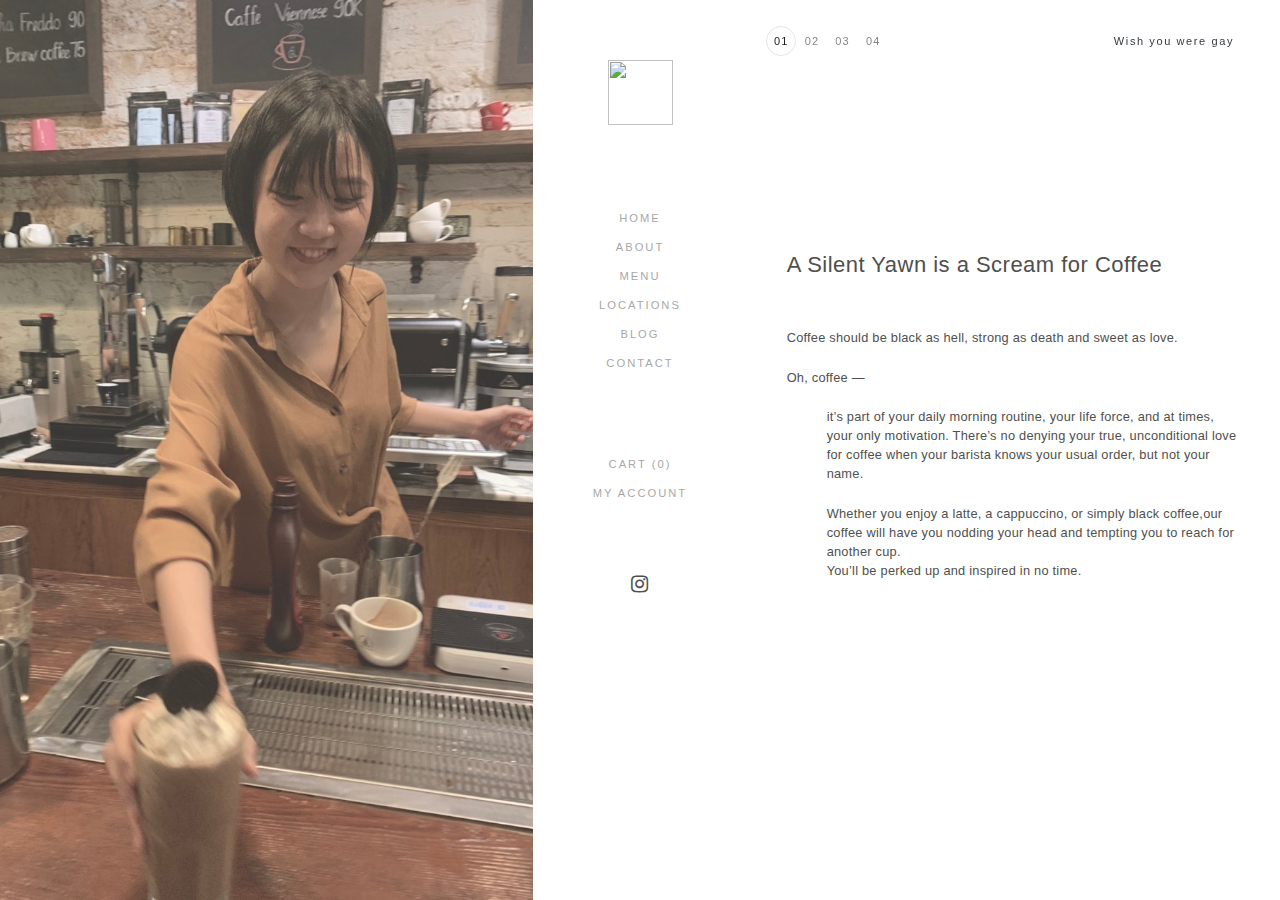
==== about.html @ a1433517 "Add files via upload" ====
<!DOCTYPE html>
<html lang="en">
<head>
    <meta charset="UTF-8">
    <meta name="viewport" content="width=device-width, initial-scale=1.0">
    <link rel="icon" href="http://bichou.de/wp-content/uploads/2018/01/Logo-Bichou-Bistro-Cafe-Berlin-1.png" alt="">
    <title>BiChou Coffee</title>
    <title>Document</title>
    <link rel="stylesheet" href="https://stackpath.bootstrapcdn.com/bootstrap/4.4.1/css/bootstrap.min.css" integrity="sha384-Vkoo8x4CGsO3+Hhxv8T/Q5PaXtkKtu6ug5TOeNV6gBiFeWPGFN9MuhOf23Q9Ifjh" crossorigin="anonymous">
    <script src="https://code.jquery.com/jquery-3.4.1.slim.min.js" integrity="sha384-J6qa4849blE2+poT4WnyKhv5vZF5SrPo0iEjwBvKU7imGFAV0wwj1yYfoRSJoZ+n" crossorigin="anonymous"></script>
    <script src="https://cdn.jsdelivr.net/npm/popper.js@1.16.0/dist/umd/popper.min.js" integrity="sha384-Q6E9RHvbIyZFJoft+2mJbHaEWldlvI9IOYy5n3zV9zzTtmI3UksdQRVvoxMfooAo" crossorigin="anonymous"></script>
    <script src="https://stackpath.bootstrapcdn.com/bootstrap/4.4.1/js/bootstrap.min.js" integrity="sha384-wfSDF2E50Y2D1uUdj0O3uMBJnjuUD4Ih7YwaYd1iqfktj0Uod8GCExl3Og8ifwB6" crossorigin="anonymous"></script>
    <link rel="stylesheet" href="https://cdnjs.cloudflare.com/ajax/libs/font-awesome/4.7.0/css/font-awesome.min.css">
    <link rel="stylesheet" href="index.css">
</head>

<body class="h-100">

    <div class="page">
        <!-- desktop -->
        <!-- <div class="home-vid d-none d-lg-block">
            <video class="video-background" autoplay loop muted playsinline>
                <source src="video3.mp4" type= "video/mp4">
            </video>
        </div> -->

        <!-- mobile -->
        <!-- <div class="home-vid d-block d-lg-none">
            <video class="video-background" autoplay loop muted playsinline>
                <source src="video5fix.mp4" type="video/mp4">
            </video>
        </div> -->
        <div class="logo">
            <a href="index.html">
            <img src="http://bichou.de/wp-content/uploads/2018/01/Logo-Bichou-Bistro-Cafe-Berlin-1.png" width="65" height="65" alt="">
            </a>
        </div>   
        
        <nav class="navbar navbar-expand-lg navbar-light "> <!-- d-none d-sm-none d-lg-block -->
            <div class="navbar-circle d-none d-lg-block" style="left:30px"></div>
            <button class="navbar-toggler" type="button" data-toggle="collapse" data-target="#navbarNav" aria-controls="navbarNav" aria-expanded="false" aria-label="Toggle navigation">
              <span class="navbar-toggler-icon"></span>
            </button>
            <div class="collapse navbar-collapse" id="navbarNav">
              <ul class="navbar-nav">
                <li class="nav-item active">
                  <a class="nav-link" href="#">01 <span class="sr-only">(current)</span></a>
                </li>
                <li class="nav-item">
                  <a class="nav-link" href="about2.html">02</a>
                </li>
                <li class="nav-item">
                  <a class="nav-link" href="about3.html">03</a>
                </li>
                <li class="nav-item">
                  <a class="nav-link" href="about4.html">04</a>
                </li>
              </ul>
            </div>
            <a class="navbar-brand text-dark" href="#">Wish you were gay</a>
          </nav>
        </div>

    </div>

    <div class="container-fluid container-index h-100 px-0">
        <div class="row h-100 no-gutters">

            <div class="col-5 h-100">
                <div class="page-left d-none d-lg-block">
                    <div class="page-left-media page-left-img" style="background-image: url('Standingbanner.jpg')">
                        
                    </div>
                </div>
            </div>

            <div class="col-2 col-menu">
                <div class="menu-items">
                    <div class="navmenu">
                        <a class="nav-link-menu" href="index.html">HOME</a><br>
                        <a class="nav-link-menu" href="about.html">ABOUT</a><br>
                        <a class="nav-link-menu" href="menu.html">MENU</a><br>
                        <a class="nav-link-menu" href="location.html">LOCATIONS</a><br>
                        <a class="nav-link-menu" href="blog.html">BLOG</a><br>
                        <a href="" class="btn1 mb-4 nav-link-menu" data-toggle="modal" data-target="#modalContactForm">CONTACT</a><br>
                  
                        <!-- CONTACT FORM -->
                            <div class="modal fade" id="modalContactForm" tabindex="-1" role="dialog" aria-labelledby="myModalLabel"
                            aria-hidden="true">
                            <div class="modal-dialog" role="document">
                            <div class="modal-content">
                                <div class="modal-header text-center">
                                <h4 class="modal-title w-100 font-weight-bold">Write to us</h4>
                                <button type="button" class="close" data-dismiss="modal" aria-label="Close">
                                    <span aria-hidden="true">&times;</span>
                                </button>
                                </div>
                                <div class="modal-body mx-3">
                                <div class="md-form mb-5">
                                    <i class="fa fa-user prefix grey-text"></i>
                                    <input type="text" id="form34" class="form-control validate">
                                    <label data-error="wrong" data-success="right" for="form34">Your name</label>
                                </div>

                                <div class="md-form mb-5">
                                    <i class="fa fa-envelope prefix grey-text"></i>
                                    <input type="email" id="form29" class="form-control validate">
                                    <label data-error="wrong" data-success="right" for="form29">Your email</label>
                                </div>

                                <div class="md-form mb-5">
                                    <i class="fa fa-tag prefix grey-text"></i>
                                    <input type="text" id="form32" class="form-control validate">
                                    <label data-error="wrong" data-success="right" for="form32">Subject</label>
                                </div>

                                <div class="md-form">
                                    <i class="fa fa-pencil prefix grey-text"></i>
                                    <textarea type="text" id="form8" class="md-textarea form-control" rows="4"></textarea>
                                    <label data-error="wrong" data-success="right" for="form8">Your message</label>
                                </div>

                                </div>
                                <div class="modal-footer d-flex justify-content-center">
                                <button class="btn btn-unique">Send <i class="fa fa-paper-plane-o ml-1"></i></button>
                                </div>
                            </div>
                            </div>
                            </div>
                            <!-- CONTACT FORM -->
                    </div>
                </div>

                <div class="nav-shop">
                    <a class="nav-link-menu" href="cart.html">Cart (<span class="cart-count">0</span>)</span></a><br>
                    <a class="nav-link-menu" data-test="0" href="account.html">My account</span></a>                 
                </div>

                <div class="bottom">
                    <a class="fa fa-instagram" href="https://www.instagram.com/d.sharpener/" target="_blank">
                      </a>

                </div>

            </div>
        
            <div class="col-5  h-100">
                <div class="page-right">
                    <section class="page-section">
                        <h1 class="section-title">A Silent Yawn is a Scream for Coffee</h1>
                        <div class="section-content">
                            <p>Coffee should be black as hell, strong as death and sweet as love.</p>
                            <p>Oh, coffee — </p> 
                            <p style="padding-left:40px">it’s part of your daily morning routine, your life force, and at times, your only motivation. There’s no denying your true, unconditional love for coffee when your barista knows your usual order, but not your name. </p> 
                            <p style="padding-left:40px">Whether you enjoy a latte, a cappuccino, or simply black coffee,our coffee will have you nodding your head and tempting you to reach for another cup.<br>
                            You’ll be perked up and inspired in no time.</p>
                        </div>
                    </section>

                    </div>
                </div>
            </div>
        </div>


    </div>
</body>
</html>
---- index.css ----
body, html {
  -webkit-font-smoothing: antialiased;
  background-color: #fff;
  font-size: 14px;
  font-family: 'gill-sans-nova', 'source-han-sans-simplified-c', sans-serif;
  font-weight: 300;
  line-height: 1.4;
  letter-spacing: .015rem;
  color: #4F4F4D;
  position: relative;
  width: 100%;
  height:100%;
  overflow-x: hidden;
  
  }
  @media only screen and (min-width: 768px) {
    body, html {
      font-size: 12px;
      line-height: 1.2; } }
  @media only screen and (min-width: 992px) {
    body, html {
      font-size: 13px; } }
  @media only screen and (min-width: 1200px) {
    body, html {
      font-size: 100%;
      line-height: 1.5; } }
      

.page{
  position: relative;
}

.logo{
  display:block;
  margin: 60px auto;
  text-align:center;
  width: 100%;
  /* height: 100%; this could make the col-menu's height shorter than the page */
  position: absolute;
  z-index: 99;
}
  @media only screen and (max-width: 768px) {
    .logo{
      margin: 10px auto;
      text-align:right; } }

.col-menu{
  text-align: center;
  background-color: white;
  height:100%;
}

@media only screen and (max-width: 992px) {
  .col-menu {
    display: none; } }

.home-vid{
  position: absolute;
  left: 50%;
  top:50%;
  transform: translate(-50%, -50%);
  position:fixed;
  height: 100vh;
  width:100vw;
}

.video-background{
  position: absolute;
  width: 100%;
  min-height: 100vh;
  object-fit: cover;
}

.container-fluid{
  width: 100%;
  min-height:100vh;
}

.container-index{
  /* background-color:#E4E4E3; */
  min-height:100vh;
}

.navmenu {
  display: block;
  text-align: center; 
  margin-top:200px;
}

.nav-link-menu{
  margin-top: 10px;
  display: inline-block;
  text-align: center;
  font-size: 0.7rem;
  font-family: 'din-2014', 'source-han-sans-simplified-c', sans-serif;
  font-weight: 400;
  text-decoration: none;
  color: #4F4F4D;
  letter-spacing: .125rem;
  text-transform: uppercase;
  opacity: 0.5;
  filter: alpha(opacity=50);
  background-color: transparent;
}

.nav-link-menu:hover {
  opacity: 1.0;
  filter: alpha(opacity=100);
  text-decoration: none;
  color:  #4F4F4D;
}


.nav-shop {
  margin-top: 60px; }
  @media only screen and (min-width: 992px) {
    .nav-shop {
      margin-top: 50px; } }
  @media only screen and (min-width: 1200px) and (max-height: 700px) {
    .nav-shop {
      margin-top: 60px; } }

.bottom{
  margin: 10px 0;
}

.fa.fa-instagram {
  padding: 60px;
  font-size: 20px;
  text-align: center;
  text-decoration: none;
  color: #4f4f4d;
}

.fa:hover {
  opacity: 0.7;
  color: #4f4f4d;
}

.page-left, .page-right{
  position:relative;
  overflow:hidden;
}
  .page-left-img{
    background-color: #F1F1F1;
    background-position:center; /*hallelujah */
    background-size: cover; /*hallelujah m too smart*/
    margin: auto;
    width: 100%;
    height: 100vh;
    position: relative;
    object-fit: cover;
    top:0;
    left:0;
    z-index: 2; }
    

.navbar{
  position: fixed;
  width: 42.5vw;
  top: 0;
  left: 57.5vw;
  padding: 25px 30px;
  z-index: 98; }
  @media only screen and (min-width: 1200px) {
    .page-nav {
      padding: 35px 40px; } }

.navbar-circle{
  width:30px;
  height:30px;
  border:solid 1px #E4E4E3;
  border-radius: 50%;
  position: absolute;
  top:26px;
  left:30px;
  pointer-events: none;
  -webkit-transition: all 0.35s linear;
    -moz-transition: all 0.35s linear;
    -ms-transition: all 0.35s linear;
    -o-transition: all 0.35s linear;
    transition: all 0.35s linear; 
  }

  .navbar-brand{
    color: #4F4F4D;
    font-size: 0.6875rem;
    font-family: 'din-2014', 'source-han-sans-simplified-c', sans-serif;
    font-weight: 400;
    letter-spacing: .1rem;
  }

  .navbar-nav {
    font-size: 0.6875rem;
    font-family: 'din-2014', 'source-han-sans-simplified-c', sans-serif;
    font-weight: 400;
    letter-spacing: .1rem;
    text-transform: uppercase;
    vertical-align: middle;
    letter-spacing: 0.075rem;
    -webkit-transition: all 0.3s ease;
    -moz-transition: all 0.3s ease;
    -ms-transition: all 0.3s ease;
    -o-transition: all 0.3s ease;
    transition: all 0.3s ease; }

.page-section {
  padding: 0 15px 60px;
  min-height: 90vh;}
  @media only screen and (min-width: 768px) {
    .page-section {
      padding: 0 30px 90px;
      min-height: 100vh; } }
  @media only screen and (min-width: 992px) {
    .page-section {
      padding: 28vh 30px 18vh;
      min-height: 75vh; } }
  @media only screen and (min-width: 1200px) {
    .page-section {
      padding: 18vh 36px 18vh; } }

.section-title {
  font-size: 1.375rem;
  font-family: 'din-2014', 'source-han-sans-simplified-c', sans-serif;
  font-weight: 300;
  letter-spacing: .03rem;
  margin-bottom: 25px; }
  @media only screen and (min-width: 768px) {
    .section-title {
      margin-bottom: 50px; } }

.section-content{
  margin-bottom:10px;
  font-size: 0.8rem;
}
@media only screen and (min-width: 768px) {
  .section-content p {
    margin-bottom: 20px; } }
  .section-content p:last-child {
    margin-bottom: 0; }
  
.breadcrumb{
  padding:0;
  margin:0;
  background-color:rgba(255, 255, 255, 0);
  border-radius:0;
  position:fixed;
  top:0;
  left:0;
  z-index:98;
  mix-blend-mode: exclusion;
  padding: 15px 15px 30px;
  width:100%;
}
@media only screen and (min-width: 768px) {
  .breadcrumb {
    padding: 25px 30px; } }
@media only screen and (min-width: 1200px) {
  .breadcrumb {
    width: 42.5vw;
    padding: 35px 40px; } }
/* .breadcrumb .breadcrumb-item:nth-child(2)::before {
  content: "";
}
.breadcrumb .breadcrumb-item:nth-child(3)::before {
  content: "";
} */

.breadcrumb-item.breadcrumb-item::before{
  content: "";
}

.breadcrumb-item a{
  color:#808383;
}

.js-btn {
  cursor: none !important; }

.breadcrumb-item {
  font-size: 0.75rem;
  font-family: 'din-2014', 'source-han-sans-simplified-c', sans-serif;
  font-weight: 400;
  letter-spacing: .1rem;
  text-transform: uppercase;
  display: flex; 
}

.page-section {
  padding: 0 15px 60px;
  min-height: 90vh; }
  @media only screen and (min-width: 768px) {
    .page-section {
      padding: 0 30px 90px;
      min-height: 100vh; } }
  @media only screen and (min-width: 992px) {
    .page-section {
      padding: 28vh 30px 18vh;
      min-height: 75vh; } }
  @media only screen and (min-width: 1200px) {
    .page-section {
      padding: 28vh 40px 18vh; } }

.left-col, .right-col {
  width: 100%;
  padding: 0;
  position: relative; }
  @media only screen and (min-width: 992px) {
    .left-col, .right-col {
      width: 42vw;
      padding: 0 30px; } }
  @media only screen and (min-width: 1200px) {
    .left-col, .right-col {
      padding: 0 40px;
      width: 42.5vw; } }

.left-col {
  overflow: hidden; }

@media only screen and (min-width: 992px) {
  .right-col {
    margin-left: 60vw; } }

@media only screen and (min-width: 1200px) {
  .right-col {
    margin-left: 65vw; } }

  .card{
    border:none;
  }
  .card-img-top{
    border:none;
  }
  .card-body p{
    font-size:0.875em;
  }

  .btn{
    outline: none !important;
    border: none !important;
    box-shadow: none !important;
    border-radius: 100px;
    background-color: #F1F1F1;
    color: #4F4F4D;
    padding: 7px 22px 10px;
    position: relative;
    overflow: hidden !important;
  }

  .container {
  max-width: 960px;
}
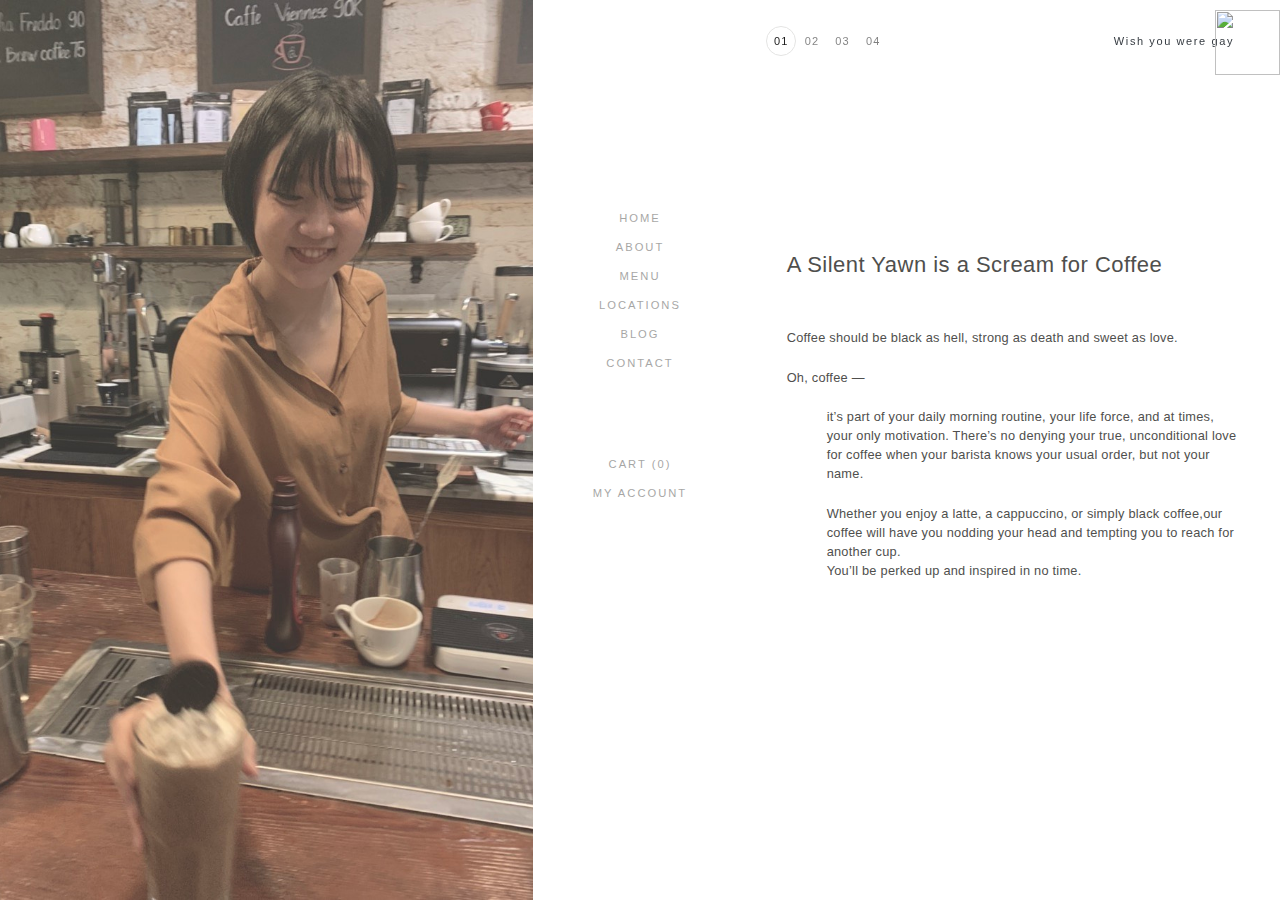
==== commit 939d5b0b: "Update README.md with sensibles settings & extensions" ====
--- a/about.html
+++ b/about.html
@@ -1,15 +1,23 @@
 <!DOCTYPE html>
 <html lang="en">
+
 <head>
     <meta charset="UTF-8">
     <meta name="viewport" content="width=device-width, initial-scale=1.0">
     <link rel="icon" href="http://bichou.de/wp-content/uploads/2018/01/Logo-Bichou-Bistro-Cafe-Berlin-1.png" alt="">
     <title>BiChou Coffee</title>
     <title>Document</title>
-    <link rel="stylesheet" href="https://stackpath.bootstrapcdn.com/bootstrap/4.4.1/css/bootstrap.min.css" integrity="sha384-Vkoo8x4CGsO3+Hhxv8T/Q5PaXtkKtu6ug5TOeNV6gBiFeWPGFN9MuhOf23Q9Ifjh" crossorigin="anonymous">
-    <script src="https://code.jquery.com/jquery-3.4.1.slim.min.js" integrity="sha384-J6qa4849blE2+poT4WnyKhv5vZF5SrPo0iEjwBvKU7imGFAV0wwj1yYfoRSJoZ+n" crossorigin="anonymous"></script>
-    <script src="https://cdn.jsdelivr.net/npm/popper.js@1.16.0/dist/umd/popper.min.js" integrity="sha384-Q6E9RHvbIyZFJoft+2mJbHaEWldlvI9IOYy5n3zV9zzTtmI3UksdQRVvoxMfooAo" crossorigin="anonymous"></script>
-    <script src="https://stackpath.bootstrapcdn.com/bootstrap/4.4.1/js/bootstrap.min.js" integrity="sha384-wfSDF2E50Y2D1uUdj0O3uMBJnjuUD4Ih7YwaYd1iqfktj0Uod8GCExl3Og8ifwB6" crossorigin="anonymous"></script>
+    <link rel="stylesheet" href="https://stackpath.bootstrapcdn.com/bootstrap/4.4.1/css/bootstrap.min.css"
+        integrity="sha384-Vkoo8x4CGsO3+Hhxv8T/Q5PaXtkKtu6ug5TOeNV6gBiFeWPGFN9MuhOf23Q9Ifjh" crossorigin="anonymous">
+    <script src="https://code.jquery.com/jquery-3.4.1.slim.min.js"
+        integrity="sha384-J6qa4849blE2+poT4WnyKhv5vZF5SrPo0iEjwBvKU7imGFAV0wwj1yYfoRSJoZ+n" crossorigin="anonymous">
+    </script>
+    <script src="https://cdn.jsdelivr.net/npm/popper.js@1.16.0/dist/umd/popper.min.js"
+        integrity="sha384-Q6E9RHvbIyZFJoft+2mJbHaEWldlvI9IOYy5n3zV9zzTtmI3UksdQRVvoxMfooAo" crossorigin="anonymous">
+    </script>
+    <script src="https://stackpath.bootstrapcdn.com/bootstrap/4.4.1/js/bootstrap.min.js"
+        integrity="sha384-wfSDF2E50Y2D1uUdj0O3uMBJnjuUD4Ih7YwaYd1iqfktj0Uod8GCExl3Og8ifwB6" crossorigin="anonymous">
+    </script>
     <link rel="stylesheet" href="https://cdnjs.cloudflare.com/ajax/libs/font-awesome/4.7.0/css/font-awesome.min.css">
     <link rel="stylesheet" href="index.css">
 </head>
@@ -20,46 +28,49 @@
         <!-- desktop -->
         <!-- <div class="home-vid d-none d-lg-block">
             <video class="video-background" autoplay loop muted playsinline>
-                <source src="video3.mp4" type= "video/mp4">
+                <source src="assets/video3.mp4" type= "video/mp4">
             </video>
         </div> -->
 
         <!-- mobile -->
         <!-- <div class="home-vid d-block d-lg-none">
             <video class="video-background" autoplay loop muted playsinline>
-                <source src="video5fix.mp4" type="video/mp4">
+                <source src="assets/video5fix.mp4" type="video/mp4">
             </video>
         </div> -->
         <div class="logo">
             <a href="index.html">
-            <img src="http://bichou.de/wp-content/uploads/2018/01/Logo-Bichou-Bistro-Cafe-Berlin-1.png" width="65" height="65" alt="">
+                <img src="http://bichou.de/wp-content/uploads/2018/01/Logo-Bichou-Bistro-Cafe-Berlin-1.png" width="65"
+                    height="65" alt="">
             </a>
-        </div>   
-        
-        <nav class="navbar navbar-expand-lg navbar-light "> <!-- d-none d-sm-none d-lg-block -->
+        </div>
+
+        <nav class="navbar navbar-expand-lg navbar-light ">
+            <!-- d-none d-sm-none d-lg-block -->
             <div class="navbar-circle d-none d-lg-block" style="left:30px"></div>
-            <button class="navbar-toggler" type="button" data-toggle="collapse" data-target="#navbarNav" aria-controls="navbarNav" aria-expanded="false" aria-label="Toggle navigation">
-              <span class="navbar-toggler-icon"></span>
+            <button class="navbar-toggler" type="button" data-toggle="collapse" data-target="#navbarNav"
+                aria-controls="navbarNav" aria-expanded="false" aria-label="Toggle navigation">
+                <span class="navbar-toggler-icon"></span>
             </button>
             <div class="collapse navbar-collapse" id="navbarNav">
-              <ul class="navbar-nav">
-                <li class="nav-item active">
-                  <a class="nav-link" href="#">01 <span class="sr-only">(current)</span></a>
-                </li>
-                <li class="nav-item">
-                  <a class="nav-link" href="about2.html">02</a>
-                </li>
-                <li class="nav-item">
-                  <a class="nav-link" href="about3.html">03</a>
-                </li>
-                <li class="nav-item">
-                  <a class="nav-link" href="about4.html">04</a>
-                </li>
-              </ul>
+                <ul class="navbar-nav">
+                    <li class="nav-item active">
+                        <a class="nav-link" href="#">01 <span class="sr-only">(current)</span></a>
+                    </li>
+                    <li class="nav-item">
+                        <a class="nav-link" href="about2.html">02</a>
+                    </li>
+                    <li class="nav-item">
+                        <a class="nav-link" href="about3.html">03</a>
+                    </li>
+                    <li class="nav-item">
+                        <a class="nav-link" href="about4.html">04</a>
+                    </li>
+                </ul>
             </div>
             <a class="navbar-brand text-dark" href="#">Wish you were gay</a>
-          </nav>
-        </div>
+        </nav>
+    </div>
 
     </div>
 
@@ -69,7 +80,7 @@
             <div class="col-5 h-100">
                 <div class="page-left d-none d-lg-block">
                     <div class="page-left-media page-left-img" style="background-image: url('Standingbanner.jpg')">
-                        
+
                     </div>
                 </div>
             </div>
@@ -82,87 +93,98 @@
                         <a class="nav-link-menu" href="menu.html">MENU</a><br>
                         <a class="nav-link-menu" href="location.html">LOCATIONS</a><br>
                         <a class="nav-link-menu" href="blog.html">BLOG</a><br>
-                        <a href="" class="btn1 mb-4 nav-link-menu" data-toggle="modal" data-target="#modalContactForm">CONTACT</a><br>
-                  
+                        <a href="" class="btn1 mb-4 nav-link-menu" data-toggle="modal"
+                            data-target="#modalContactForm">CONTACT</a><br>
+
                         <!-- CONTACT FORM -->
-                            <div class="modal fade" id="modalContactForm" tabindex="-1" role="dialog" aria-labelledby="myModalLabel"
-                            aria-hidden="true">
+                        <div class="modal fade" id="modalContactForm" tabindex="-1" role="dialog"
+                            aria-labelledby="myModalLabel" aria-hidden="true">
                             <div class="modal-dialog" role="document">
-                            <div class="modal-content">
-                                <div class="modal-header text-center">
-                                <h4 class="modal-title w-100 font-weight-bold">Write to us</h4>
-                                <button type="button" class="close" data-dismiss="modal" aria-label="Close">
-                                    <span aria-hidden="true">&times;</span>
-                                </button>
-                                </div>
-                                <div class="modal-body mx-3">
-                                <div class="md-form mb-5">
-                                    <i class="fa fa-user prefix grey-text"></i>
-                                    <input type="text" id="form34" class="form-control validate">
-                                    <label data-error="wrong" data-success="right" for="form34">Your name</label>
-                                </div>
+                                <div class="modal-content">
+                                    <div class="modal-header text-center">
+                                        <h4 class="modal-title w-100 font-weight-bold">Write to us</h4>
+                                        <button type="button" class="close" data-dismiss="modal" aria-label="Close">
+                                            <span aria-hidden="true">&times;</span>
+                                        </button>
+                                    </div>
+                                    <div class="modal-body mx-3">
+                                        <div class="md-form mb-5">
+                                            <i class="fa fa-user prefix grey-text"></i>
+                                            <input type="text" id="form34" class="form-control validate">
+                                            <label data-error="wrong" data-success="right" for="form34">Your
+                                                name</label>
+                                        </div>
 
-                                <div class="md-form mb-5">
-                                    <i class="fa fa-envelope prefix grey-text"></i>
-                                    <input type="email" id="form29" class="form-control validate">
-                                    <label data-error="wrong" data-success="right" for="form29">Your email</label>
-                                </div>
+                                        <div class="md-form mb-5">
+                                            <i class="fa fa-envelope prefix grey-text"></i>
+                                            <input type="email" id="form29" class="form-control validate">
+                                            <label data-error="wrong" data-success="right" for="form29">Your
+                                                email</label>
+                                        </div>
 
-                                <div class="md-form mb-5">
-                                    <i class="fa fa-tag prefix grey-text"></i>
-                                    <input type="text" id="form32" class="form-control validate">
-                                    <label data-error="wrong" data-success="right" for="form32">Subject</label>
-                                </div>
+                                        <div class="md-form mb-5">
+                                            <i class="fa fa-tag prefix grey-text"></i>
+                                            <input type="text" id="form32" class="form-control validate">
+                                            <label data-error="wrong" data-success="right" for="form32">Subject</label>
+                                        </div>
 
-                                <div class="md-form">
-                                    <i class="fa fa-pencil prefix grey-text"></i>
-                                    <textarea type="text" id="form8" class="md-textarea form-control" rows="4"></textarea>
-                                    <label data-error="wrong" data-success="right" for="form8">Your message</label>
-                                </div>
+                                        <div class="md-form">
+                                            <i class="fa fa-pencil prefix grey-text"></i>
+                                            <textarea type="text" id="form8" class="md-textarea form-control"
+                                                rows="4"></textarea>
+                                            <label data-error="wrong" data-success="right" for="form8">Your
+                                                message</label>
+                                        </div>
 
-                                </div>
-                                <div class="modal-footer d-flex justify-content-center">
-                                <button class="btn btn-unique">Send <i class="fa fa-paper-plane-o ml-1"></i></button>
+                                    </div>
+                                    <div class="modal-footer d-flex justify-content-center">
+                                        <button class="btn btn-unique">Send <i
+                                                class="fa fa-paper-plane-o ml-1"></i></button>
+                                    </div>
                                 </div>
                             </div>
-                            </div>
-                            </div>
-                            <!-- CONTACT FORM -->
+                        </div>
+                        <!-- CONTACT FORM -->
                     </div>
                 </div>
 
                 <div class="nav-shop">
                     <a class="nav-link-menu" href="cart.html">Cart (<span class="cart-count">0</span>)</span></a><br>
-                    <a class="nav-link-menu" data-test="0" href="account.html">My account</span></a>                 
+                    <a class="nav-link-menu" data-test="0" href="account.html">My account</span></a>
                 </div>
 
                 <div class="bottom">
                     <a class="fa fa-instagram" href="https://www.instagram.com/d.sharpener/" target="_blank">
-                      </a>
+                    </a>
 
                 </div>
 
             </div>
-        
+
             <div class="col-5  h-100">
                 <div class="page-right">
                     <section class="page-section">
                         <h1 class="section-title">A Silent Yawn is a Scream for Coffee</h1>
                         <div class="section-content">
                             <p>Coffee should be black as hell, strong as death and sweet as love.</p>
-                            <p>Oh, coffee — </p> 
-                            <p style="padding-left:40px">it’s part of your daily morning routine, your life force, and at times, your only motivation. There’s no denying your true, unconditional love for coffee when your barista knows your usual order, but not your name. </p> 
-                            <p style="padding-left:40px">Whether you enjoy a latte, a cappuccino, or simply black coffee,our coffee will have you nodding your head and tempting you to reach for another cup.<br>
-                            You’ll be perked up and inspired in no time.</p>
+                            <p>Oh, coffee — </p>
+                            <p style="padding-left:40px">it’s part of your daily morning routine, your life force, and
+                                at times, your only motivation. There’s no denying your true, unconditional love for
+                                coffee when your barista knows your usual order, but not your name. </p>
+                            <p style="padding-left:40px">Whether you enjoy a latte, a cappuccino, or simply black
+                                coffee,our coffee will have you nodding your head and tempting you to reach for another
+                                cup.<br>
+                                You’ll be perked up and inspired in no time.</p>
                         </div>
                     </section>
 
-                    </div>
                 </div>
             </div>
         </div>
+    </div>
 
 
     </div>
 </body>
+
 </html>--- a/index.css
+++ b/index.css
@@ -1,102 +1,121 @@
-body, html {
+body,
+html {
   -webkit-font-smoothing: antialiased;
   background-color: #fff;
   font-size: 14px;
-  font-family: 'gill-sans-nova', 'source-han-sans-simplified-c', sans-serif;
+  font-family: "gill-sans-nova", "source-han-sans-simplified-c", sans-serif;
   font-weight: 300;
   line-height: 1.4;
-  letter-spacing: .015rem;
-  color: #4F4F4D;
-  position: relative;
-  width: 100%;
-  height:100%;
+  letter-spacing: 0.015rem;
+  color: #4f4f4d;
+  position: relative;
+  width: 100%;
+  height: 100%;
   overflow-x: hidden;
-  
-  }
-  @media only screen and (min-width: 768px) {
-    body, html {
-      font-size: 12px;
-      line-height: 1.2; } }
-  @media only screen and (min-width: 992px) {
-    body, html {
-      font-size: 13px; } }
-  @media only screen and (min-width: 1200px) {
-    body, html {
-      font-size: 100%;
-      line-height: 1.5; } }
-      
-
-.page{
-  position: relative;
-}
-
-.logo{
-  display:block;
+}
+
+@media only screen and (min-width: 768px) {
+  body,
+  html {
+    font-size: 12px;
+    line-height: 1.2;
+  }
+}
+
+@media only screen and (min-width: 992px) {
+  body,
+  html {
+    font-size: 13px;
+  }
+}
+
+@media only screen and (min-width: 1200px) {
+  body,
+  html {
+    font-size: 100%;
+    line-height: 1.5;
+  }
+}
+
+.page {
+  position: relative;
+}
+
+.logo {
+  display: block;
   margin: 60px auto;
-  text-align:center;
+  text-align: center;
   width: 100%;
   /* height: 100%; this could make the col-menu's height shorter than the page */
   position: absolute;
   z-index: 99;
 }
-  @media only screen and (max-width: 768px) {
-    .logo{
-      margin: 10px auto;
-      text-align:right; } }
-
-.col-menu{
+
+@media only screen and (min-width: 768px) {
+  .logo {
+    margin: 10px auto;
+    text-align: right;
+  }
+  .bottom {
+    display: none;
+  }
+}
+
+.col-menu {
   text-align: center;
   background-color: white;
-  height:100%;
-}
-
-@media only screen and (max-width: 992px) {
-  .col-menu {
-    display: none; } }
-
-.home-vid{
+  height: 100%;
+}
+
+@media only screen and (max-width: 768px) {
+  .bottom {
+    display: block;
+  }
+}
+
+.home-vid {
   position: absolute;
   left: 50%;
-  top:50%;
+  top: 50%;
   transform: translate(-50%, -50%);
-  position:fixed;
+  position: fixed;
   height: 100vh;
-  width:100vw;
-}
-
-.video-background{
+  width: 100vw;
+}
+
+.video-background {
   position: absolute;
   width: 100%;
   min-height: 100vh;
   object-fit: cover;
 }
 
-.container-fluid{
-  width: 100%;
-  min-height:100vh;
-}
-
-.container-index{
+.container-fluid {
+  width: 100%;
+  min-height: 100vh;
+}
+
+.container-index {
   /* background-color:#E4E4E3; */
-  min-height:100vh;
+  min-height: 100vh;
 }
 
 .navmenu {
   display: block;
-  text-align: center; 
-  margin-top:200px;
-}
-
-.nav-link-menu{
+  text-align: center;
+  margin-top: 200px;
+}
+
+.nav-link-menu {
   margin-top: 10px;
   display: inline-block;
   text-align: center;
   font-size: 0.7rem;
-  font-family: 'din-2014', 'source-han-sans-simplified-c', sans-serif;
+  font-family: "din-2014", "source-han-sans-simplified-c", sans-serif;
   font-weight: 400;
   text-decoration: none;
-  color: #4F4F4D;
-  letter-spacing: .125rem;
+  color: #4f4f4d;
+  letter-spacing: 0.125rem;
   text-transform: uppercase;
   opacity: 0.5;
   filter: alpha(opacity=50);
@@ -104,23 +123,29 @@
 }
 
 .nav-link-menu:hover {
-  opacity: 1.0;
+  opacity: 1;
   filter: alpha(opacity=100);
   text-decoration: none;
-  color:  #4F4F4D;
-}
-
+  color: #4f4f4d;
+}
 
 .nav-shop {
-  margin-top: 60px; }
-  @media only screen and (min-width: 992px) {
-    .nav-shop {
-      margin-top: 50px; } }
-  @media only screen and (min-width: 1200px) and (max-height: 700px) {
-    .nav-shop {
-      margin-top: 60px; } }
-
-.bottom{
+  margin-top: 60px;
+}
+
+@media only screen and (min-width: 992px) {
+  .nav-shop {
+    margin-top: 50px;
+  }
+}
+
+@media only screen and (min-width: 1200px) and (max-height: 700px) {
+  .nav-shop {
+    margin-top: 60px;
+  }
+}
+
+.bottom {
   margin: 10px 0;
 }
 
@@ -137,128 +162,163 @@
   color: #4f4f4d;
 }
 
-.page-left, .page-right{
-  position:relative;
-  overflow:hidden;
-}
-  .page-left-img{
-    background-color: #F1F1F1;
-    background-position:center; /*hallelujah */
-    background-size: cover; /*hallelujah m too smart*/
-    margin: auto;
-    width: 100%;
-    height: 100vh;
-    position: relative;
-    object-fit: cover;
-    top:0;
-    left:0;
-    z-index: 2; }
-    
-
-.navbar{
+.page-left,
+.page-right {
+  position: relative;
+  overflow: hidden;
+}
+
+.page-left-img {
+  background-color: #f1f1f1;
+  background-position: center;
+  /*hallelujah */
+  background-size: cover;
+  /*hallelujah m too smart*/
+  margin: auto;
+  width: 100%;
+  height: 100vh;
+  position: relative;
+  object-fit: cover;
+  top: 0;
+  left: 0;
+  z-index: 2;
+}
+
+.navbar {
   position: fixed;
   width: 42.5vw;
   top: 0;
   left: 57.5vw;
   padding: 25px 30px;
-  z-index: 98; }
-  @media only screen and (min-width: 1200px) {
-    .page-nav {
-      padding: 35px 40px; } }
-
-.navbar-circle{
-  width:30px;
-  height:30px;
-  border:solid 1px #E4E4E3;
+  z-index: 98;
+}
+
+@media only screen and (min-width: 1200px) {
+  .page-nav {
+    padding: 35px 40px;
+  }
+}
+
+.navbar-circle {
+  width: 30px;
+  height: 30px;
+  border: solid 1px #e4e4e3;
   border-radius: 50%;
   position: absolute;
-  top:26px;
-  left:30px;
+  top: 26px;
+  left: 30px;
   pointer-events: none;
   -webkit-transition: all 0.35s linear;
-    -moz-transition: all 0.35s linear;
-    -ms-transition: all 0.35s linear;
-    -o-transition: all 0.35s linear;
-    transition: all 0.35s linear; 
-  }
-
-  .navbar-brand{
-    color: #4F4F4D;
-    font-size: 0.6875rem;
-    font-family: 'din-2014', 'source-han-sans-simplified-c', sans-serif;
-    font-weight: 400;
-    letter-spacing: .1rem;
-  }
-
-  .navbar-nav {
-    font-size: 0.6875rem;
-    font-family: 'din-2014', 'source-han-sans-simplified-c', sans-serif;
-    font-weight: 400;
-    letter-spacing: .1rem;
-    text-transform: uppercase;
-    vertical-align: middle;
-    letter-spacing: 0.075rem;
-    -webkit-transition: all 0.3s ease;
-    -moz-transition: all 0.3s ease;
-    -ms-transition: all 0.3s ease;
-    -o-transition: all 0.3s ease;
-    transition: all 0.3s ease; }
+  -moz-transition: all 0.35s linear;
+  -ms-transition: all 0.35s linear;
+  -o-transition: all 0.35s linear;
+  transition: all 0.35s linear;
+}
+
+.navbar-brand {
+  color: #4f4f4d;
+  font-size: 0.6875rem;
+  font-family: "din-2014", "source-han-sans-simplified-c", sans-serif;
+  font-weight: 400;
+  letter-spacing: 0.1rem;
+}
+
+.navbar-nav {
+  font-size: 0.6875rem;
+  font-family: "din-2014", "source-han-sans-simplified-c", sans-serif;
+  font-weight: 400;
+  letter-spacing: 0.1rem;
+  text-transform: uppercase;
+  vertical-align: middle;
+  letter-spacing: 0.075rem;
+  -webkit-transition: all 0.3s ease;
+  -moz-transition: all 0.3s ease;
+  -ms-transition: all 0.3s ease;
+  -o-transition: all 0.3s ease;
+  transition: all 0.3s ease;
+}
 
 .page-section {
   padding: 0 15px 60px;
-  min-height: 90vh;}
-  @media only screen and (min-width: 768px) {
-    .page-section {
-      padding: 0 30px 90px;
-      min-height: 100vh; } }
-  @media only screen and (min-width: 992px) {
-    .page-section {
-      padding: 28vh 30px 18vh;
-      min-height: 75vh; } }
-  @media only screen and (min-width: 1200px) {
-    .page-section {
-      padding: 18vh 36px 18vh; } }
+  min-height: 90vh;
+}
+
+@media only screen and (min-width: 768px) {
+  .page-section {
+    padding: 0 30px 90px;
+    min-height: 100vh;
+  }
+}
+
+@media only screen and (min-width: 992px) {
+  .page-section {
+    padding: 28vh 30px 18vh;
+    min-height: 75vh;
+  }
+}
+
+@media only screen and (min-width: 1200px) {
+  .page-section {
+    padding: 18vh 36px 18vh;
+  }
+}
 
 .section-title {
   font-size: 1.375rem;
-  font-family: 'din-2014', 'source-han-sans-simplified-c', sans-serif;
+  font-family: "din-2014", "source-han-sans-simplified-c", sans-serif;
   font-weight: 300;
-  letter-spacing: .03rem;
-  margin-bottom: 25px; }
-  @media only screen and (min-width: 768px) {
-    .section-title {
-      margin-bottom: 50px; } }
-
-.section-content{
-  margin-bottom:10px;
+  letter-spacing: 0.03rem;
+  margin-bottom: 25px;
+}
+
+@media only screen and (min-width: 768px) {
+  .section-title {
+    margin-bottom: 50px;
+  }
+}
+
+.section-content {
+  margin-bottom: 10px;
   font-size: 0.8rem;
 }
+
 @media only screen and (min-width: 768px) {
   .section-content p {
-    margin-bottom: 20px; } }
-  .section-content p:last-child {
-    margin-bottom: 0; }
-  
-.breadcrumb{
-  padding:0;
-  margin:0;
-  background-color:rgba(255, 255, 255, 0);
-  border-radius:0;
-  position:fixed;
-  top:0;
-  left:0;
-  z-index:98;
+    margin-bottom: 20px;
+  }
+}
+
+.section-content p:last-child {
+  margin-bottom: 0;
+}
+
+.breadcrumb {
+  padding: 0;
+  margin: 0;
+  background-color: rgba(255, 255, 255, 0);
+  border-radius: 0;
+  position: fixed;
+  top: 0;
+  left: 0;
+  z-index: 98;
   mix-blend-mode: exclusion;
   padding: 15px 15px 30px;
-  width:100%;
-}
+  width: 100%;
+}
+
 @media only screen and (min-width: 768px) {
   .breadcrumb {
-    padding: 25px 30px; } }
+    padding: 25px 30px;
+  }
+}
+
 @media only screen and (min-width: 1200px) {
   .breadcrumb {
     width: 42.5vw;
-    padding: 35px 40px; } }
+    padding: 35px 40px;
+  }
+}
+
 /* .breadcrumb .breadcrumb-item:nth-child(2)::before {
   content: "";
 }
@@ -266,90 +326,115 @@
   content: "";
 } */
 
-.breadcrumb-item.breadcrumb-item::before{
+.breadcrumb-item.breadcrumb-item::before {
   content: "";
 }
 
-.breadcrumb-item a{
-  color:#808383;
+.breadcrumb-item a {
+  color: #808383;
 }
 
 .js-btn {
-  cursor: none !important; }
+  cursor: none !important;
+}
 
 .breadcrumb-item {
   font-size: 0.75rem;
-  font-family: 'din-2014', 'source-han-sans-simplified-c', sans-serif;
+  font-family: "din-2014", "source-han-sans-simplified-c", sans-serif;
   font-weight: 400;
-  letter-spacing: .1rem;
+  letter-spacing: 0.1rem;
   text-transform: uppercase;
-  display: flex; 
+  display: flex;
 }
 
 .page-section {
   padding: 0 15px 60px;
-  min-height: 90vh; }
-  @media only screen and (min-width: 768px) {
-    .page-section {
-      padding: 0 30px 90px;
-      min-height: 100vh; } }
-  @media only screen and (min-width: 992px) {
-    .page-section {
-      padding: 28vh 30px 18vh;
-      min-height: 75vh; } }
-  @media only screen and (min-width: 1200px) {
-    .page-section {
-      padding: 28vh 40px 18vh; } }
-
-.left-col, .right-col {
+  min-height: 90vh;
+}
+
+@media only screen and (min-width: 768px) {
+  .page-section {
+    padding: 0 30px 90px;
+    min-height: 100vh;
+  }
+}
+
+@media only screen and (min-width: 992px) {
+  .page-section {
+    padding: 28vh 30px 18vh;
+    min-height: 75vh;
+  }
+}
+
+@media only screen and (min-width: 1200px) {
+  .page-section {
+    padding: 28vh 40px 18vh;
+  }
+}
+
+.left-col,
+.right-col {
   width: 100%;
   padding: 0;
-  position: relative; }
-  @media only screen and (min-width: 992px) {
-    .left-col, .right-col {
-      width: 42vw;
-      padding: 0 30px; } }
-  @media only screen and (min-width: 1200px) {
-    .left-col, .right-col {
-      padding: 0 40px;
-      width: 42.5vw; } }
+  position: relative;
+}
+
+@media only screen and (min-width: 992px) {
+  .left-col,
+  .right-col {
+    width: 42vw;
+    padding: 0 30px;
+  }
+}
+
+@media only screen and (min-width: 1200px) {
+  .left-col,
+  .right-col {
+    padding: 0 40px;
+    width: 42.5vw;
+  }
+}
 
 .left-col {
-  overflow: hidden; }
+  overflow: hidden;
+}
 
 @media only screen and (min-width: 992px) {
   .right-col {
-    margin-left: 60vw; } }
+    margin-left: 60vw;
+  }
+}
 
 @media only screen and (min-width: 1200px) {
   .right-col {
-    margin-left: 65vw; } }
-
-  .card{
-    border:none;
-  }
-  .card-img-top{
-    border:none;
-  }
-  .card-body p{
-    font-size:0.875em;
-  }
-
-  .btn{
-    outline: none !important;
-    border: none !important;
-    box-shadow: none !important;
-    border-radius: 100px;
-    background-color: #F1F1F1;
-    color: #4F4F4D;
-    padding: 7px 22px 10px;
-    position: relative;
-    overflow: hidden !important;
-  }
-
-  .container {
+    margin-left: 65vw;
+  }
+}
+
+.card {
+  border: none;
+}
+
+.card-img-top {
+  border: none;
+}
+
+.card-body p {
+  font-size: 0.875em;
+}
+
+.btn {
+  outline: none !important;
+  border: none !important;
+  box-shadow: none !important;
+  border-radius: 100px;
+  background-color: #f1f1f1;
+  color: #4f4f4d;
+  padding: 7px 22px 10px;
+  position: relative;
+  overflow: hidden !important;
+}
+
+.container {
   max-width: 960px;
 }
-
-
-
